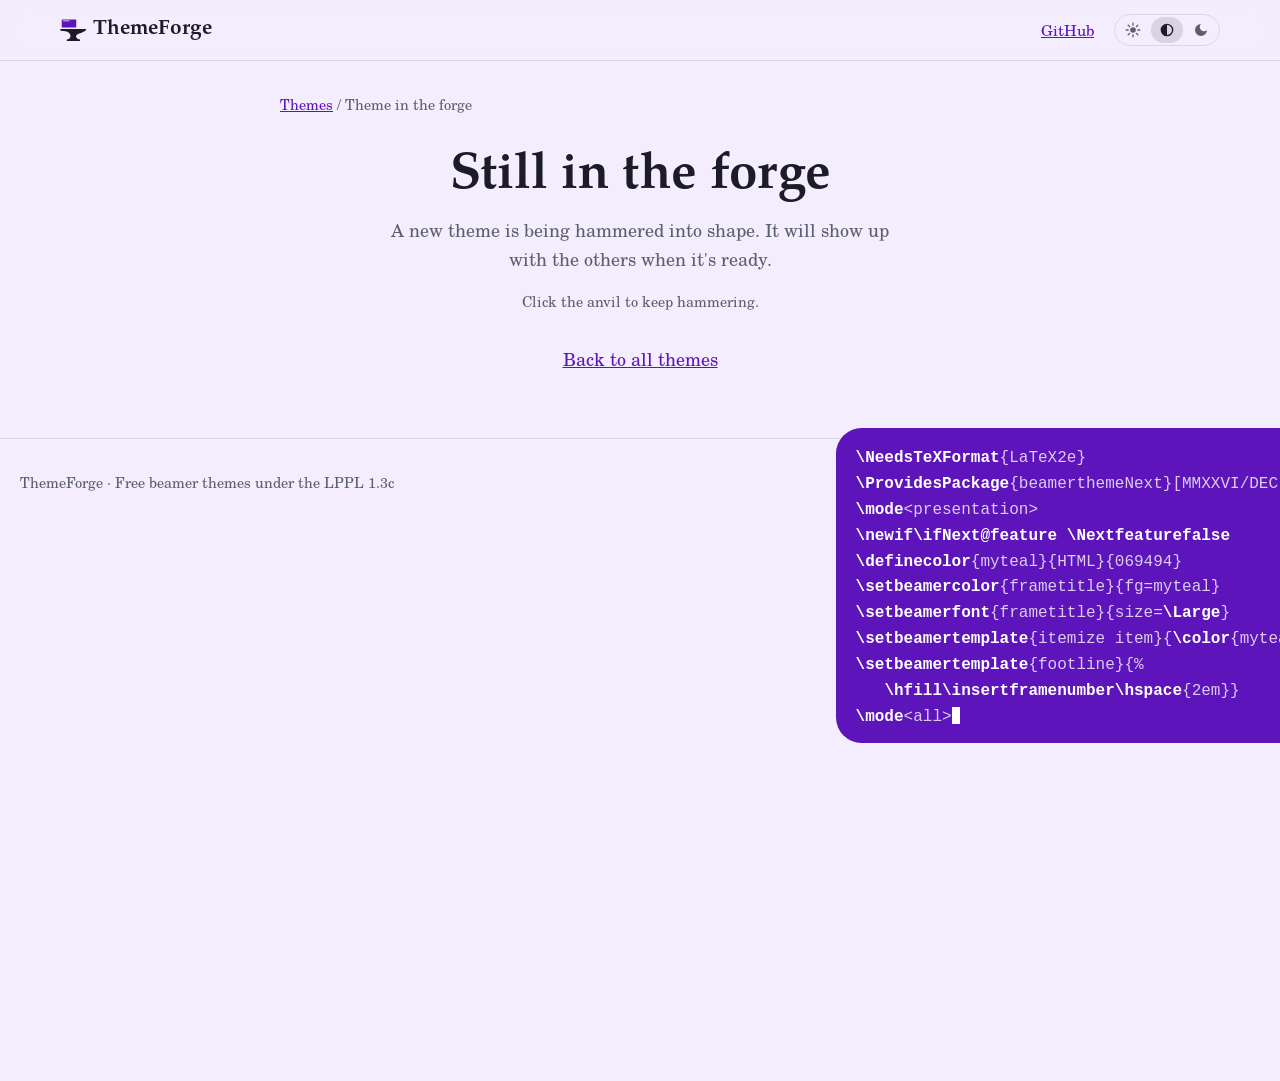
==== docs/forge/index.html @ 44dd15c6 "Fancy animation page from the In-the-Forge page." ====
<!DOCTYPE html>
<html lang="en">

<head>
<meta charset="utf-8">
<meta name="viewport" content="width=device-width, initial-scale=1, viewport-fit=cover">
<title>In the Forge &middot; ThemeForge</title>
<script src="../mode.js"></script>
<meta name="description" content="A new ThemeForge theme is still in the forge.">
<link rel="stylesheet" href="../style.css">
<link rel="stylesheet" href="forge.css">
<link rel="icon" href="../icons/favicon.svg" type="image/svg+xml">
<link rel="apple-touch-icon" href="../icons/apple-touch-icon.png">
<script src="forge.js" defer></script>
</head>


<body class="forge-page">

<header class="site-head">
    <div class="wrap">
        <a class="brand" href="../"><svg class="logo" viewBox="35.55 22.88 32.09 27.49" aria-hidden="true">
            <path class="logo-anvil" d="m 67.138019,34.792707 c 0,4.233333 -12.303125,5.38675 -12.303125,8.466666 0,3.079916 3.175,3.96875 3.175,3.96875 h 1.058333 c 0.293158,0 0.529167,0.236009 0.529167,0.529167 v 1.5875 c 0,0.293158 -0.236009,0.529167 -0.529167,0.529167 H 44.25156 c -0.293158,0 -0.529166,-0.236009 -0.529166,-0.529167 v -1.5875 c 0,-0.293158 0.236008,-0.529167 0.529166,-0.529167 h 1.058334 c 0,0 2.910416,-0.888834 2.910416,-3.96875 0,-2.545563 -2.116667,-6.35 -12.170833,-6.35 v -2.116666 z"/>
            <rect class="logo-slide" x="37.636982" y="23.382547" width="17.4625" height="9.8226576" rx="0.79375"/>
            <rect class="logo-title" x="38.959904" y="24.738539" width="7.9375" height="0.79375" rx="0.396875"/>
          </svg>ThemeForge</a>
        <nav aria-label="Main">
            <a  href="https://github.com/rose-ember-forge/ThemeForge"
                target="_blank"
                rel="nnoopener">GitHub</a>
            <div    class="mode-switch" role="group" aria-label="Colour mode">
                <button type="button" data-mode-btn="light" aria-pressed="false" aria-label="Light" title="Light"></button>
                <button type="button" data-mode-btn="auto" aria-pressed="false" aria-label="Auto: Follow the system theme" title="Auto"></button>
                <button type="button" data-mode-btn="dark" aria-pressed="false" aria-label="Dark" title="Dark"></button>
            </div>
        </nav>
    </div>
</header>

<main class="forge" data-name="Next">
    <div class="crumb"><a href="../">Themes</a> / Theme in the forge</div>

    <div class="stage-wrap">
        <button type="button" class="stage" id="stage" aria-label="Strike the anvil" aria-disabled="true">
            <span class="glow" id="glow"></span>
            <svg class="anvil" id="anvil" viewBox="31.5 14 40 38" aria-hidden="true">
                <path d="m 67.138019,34.792707 c 0,4.233333 -12.303125,5.38675 -12.303125,8.466666 0,3.079916 3.175,3.96875 3.175,3.96875 h 1.058333 c 0.293158,0 0.529167,0.236009 0.529167,0.529167 v 1.5875 c 0,0.293158 -0.236009,0.529167 -0.529167,0.529167 H 44.25156 c -0.293158,0 -0.529166,-0.236009 -0.529166,-0.529167 v -1.5875 c 0,-0.293158 0.236008,-0.529167 0.529166,-0.529167 h 1.058334 c 0,0 2.910416,-0.888834 2.910416,-3.96875 0,-2.545563 -2.116667,-6.35 -12.170833,-6.35 v -2.116666 z"/>
                <!-- Restart arrow: drawn onto the anvil's body once the log runs out -->
                <g class="again" id="again">
                    <path class="again-arc" id="again-arc" pathLength="1" d="M 52.45 37.955 A 1.9 1.9 0 1 1 50.55 37.955"/>
                    <path class="again-head" id="again-head" d="M 51.33 37.505 L 50.25 37.435 L 50.85 38.475 Z"/>
                </g>
            </svg>
            <span class="ring" id="ring"></span>
            <span class="slide" id="slide" aria-hidden="true">
                <span class="frame" id="frame">
                    <span class="ft">In the Forge</span>
                    <ul><li><span style="width: 78%"></span></li>
                        <li><span style="width: 58%"></span></li>
                        <li><span style="width: 68%"></span></li></ul>
                    <span class="fl">
                        <span class="bar"><i id="bar"></i></span>
                        <span class="pg">1</span>
                    </span>
                </span>
                <span class="src" id="src"></span>
                <span class="heat" id="heat"></span>
            </span>
            <span class="fx" id="fx" aria-hidden="true"></span>
        </button>
    </div>

    <h1 id="title">Still in the forge</h1>
    <p class="lede">A new theme is being hammered into shape. It will show up with the others when it's ready.</p>
    <p class="hint" id="hint" aria-live="polite"></p>
    <ol class="log" id="log" aria-live="polite"></ol>

    <a class="back" href="../">Back to all themes</a>
</main>

<footer class="site-foot">
    <div class="wrap">ThemeForge &middot; Free beamer themes under the LPPL 1.3c</div>
</footer>

</body>
</html>
---- docs/style.css ----
/* Fonts */
@font-face { font-family: "TeX Gyre Pagella"; font-weight: 400; font-style: normal; font-display: swap; src: url("fonts/texgyrepagella-regular-subset.woff2") format("woff2"); }
@font-face { font-family: "TeX Gyre Pagella"; font-weight: 400; font-style: italic; font-display: swap; src: url("fonts/texgyrepagella-italic-subset.woff2") format("woff2"); }
@font-face { font-family: "TeX Gyre Pagella"; font-weight: 700; font-style: normal; font-display: swap; src: url("fonts/texgyrepagella-bold-subset.woff2") format("woff2"); }
@font-face { font-family: "TeX Gyre Schola"; font-weight: 400; font-style: normal; font-display: swap; src: url("fonts/texgyreschola-regular-subset.woff2") format("woff2"); }
@font-face { font-family: "TeX Gyre Schola"; font-weight: 400; font-style: italic; font-display: swap; src: url("fonts/texgyreschola-italic-subset.woff2") format("woff2"); }
@font-face { font-family: "TeX Gyre Schola"; font-weight: 700; font-style: normal; font-display: swap; src: url("fonts/texgyreschola-bold-subset.woff2") format("woff2"); }


/* Colours */


:root {
	color-scheme: light dark;
	/*--bg:         light-dark(#F6F7F9, #131519) ;
    --surface:    light-dark(#FFFFFF, #1B1E24) ;
    --ink:        light-dark(#1C1F26, #E7E9ED) ;
    --muted:      light-dark(#586070, #A3AAB6) ;
    --line:       light-dark(#D9DDE3, #2E333C) ;
    --accent:     light-dark(#7F1734, #DF537B) ;
    --on-accent:  light-dark(#FFFFFF, #1B1E24) ;
    --code-bg:    light-dark(#ECEEF2, #22262D) ;
    --shadow:     light-dark(rgba(0, 0, 0, 0.1), rgba(0, 0, 0, 0.4);) */

	--edge: 		color-mix(in srgb, var(--ink) 30%, transparent); 

	/* Verdigris Palette */	
 	/* --bg:         light-dark(#F2F7F2, #111D15);
    --surface:    light-dark(#FFFFFF, #191F1E);
    --ink:        light-dark(#18201E, #E5EFE9);
    --muted:      light-dark(#55625E, #9EACA8);
    --line:       light-dark(#D3DBD8, #2A3432);
    --accent:     light-dark(#0b6150, #5eddc2);
    --on-accent:  light-dark(#FFFFFF, #0C1F1B);
    --code-bg:    light-dark(#E6ECEA, #1F2726);
    --shadow:     light-dark(rgba(0, 0, 0, 0.10), rgba(0, 0, 0, 0.4)); */

	/* Temper Palette */
	--bg:         light-dark(#F3EDFD, #261325);
    --surface:    light-dark(#FFFFFF, #1B1C25);
    --ink:        light-dark(#1B1C26, #E8E8EF);
    --muted:      light-dark(#5A5E70, #A5A8BA);
    --line:       light-dark(#D6D9E4, #2E3040);
    --accent:     light-dark(#5D15BB, #BAA8F5);
    --on-accent:  light-dark(#FFFFFF, #17132B);
    --code-bg:    light-dark(#E8EAF2, #222331);
    --shadow:     light-dark(rgba(0, 0, 0, 0.30), rgba(255, 255, 255, 0.2));

	/* Brass Palette */
	/* --bg:         light-dark(#F5F4F0, #161513);
    --surface:    light-dark(#FFFFFF, #1E1D1A);
    --ink:        light-dark(#1F1D19, #ECEAE4);
    --muted:      light-dark(#605B50, #ACA79B);
    --line:       light-dark(#DDD9CF, #33312B);
    --accent:     light-dark(#7A5A0A, #DDB95C);
    --on-accent:  light-dark(#FFFFFF, #1E1806);
    --code-bg:    light-dark(#ECE9E1, #25231F);
    --shadow:     light-dark(rgba(0, 0, 0, 0.10), rgba(0, 0, 0, 0.4)); */

	/* Fonts */
	--font-heading:     "TeX Gyre Pagella", "Palatino Linotype", Palatino, serif;
	--font-body:        "TeX Gyre Schola", "Century Schoolbook", Georgia, serif;
	--font-code:        "Fira Mono", ui-monospace, Consolas, monospace;
}

:root[data-mode="light"] { color-scheme: light; }
:root[data-mode="dark"] { color-scheme: dark; }


/* Fade to change looks */
:root { --fade: 800ms; }
@media (prefers-reduced-motion: no-preference) {
	:root.is-switching,
	:root.is-switching *,
	:root.is-switching *::before,
	:root.is-switching *::after {
		transition: background-color var(--fade) ease, 
					color var(--fade) ease,
		            border-color var(--fade) ease, 
					box-shadow var(--fade) ease,
					fill var(--fade) ease,
		            outline-color var(--fade) ease !important;
	}
}

body, .card, .panel, pre {
    transition: background-color 800ms ease, color 1300ms ease, border-color 800ms ease;
}
@media (prefers-reduced-motion: reduce) {
    * {transition: none !important;}
}


/* Base */
* { box-sizing: border-box; }
body {
	margin: 0;
	background: var(--bg);
	color: var(--ink);
	font-family: var(--font-body);
	font-size: 18px;
	line-height: 1.6;
}
main, .hero, footer {
	max-width: 1280px;
	margin: 0 auto;
	padding: 0 20px;
}
h1, h2, h3 { 
    font-family: var(--font-heading); 
    line-height: 1.2; 
}
a { color: var(--accent); }
:focus-visible { 
    outline: 3px solid var(--accent); 
    outline-offset: 3px; 
}


/* Header */
.hero { 
    padding-top: 64px; 
    padding-bottom: 48px; 
}
.hero h1 { 
    font-size: clamp(2.25rem, 10vw, 3rem);
    margin: 0 0 8px;
}
.hero p { 
    font-size: 1.25rem; 
    color: var(--muted); 
    margin: 0 0 24px; 
}
.button {
    display: inline-block;
    padding: 10px 18px;
    border: 1px solid var(--accent);
    border-radius: 6px;
    background: var(--accent);
    color: var(--on-accent);
    font: inherit;
    font-size: .95rem;
    text-decoration: none;
    cursor: pointer;
	/* transition: background-color 800ms ease, color 800ms ease; */
}

.button.quiet { 
    background: transparent; 
    color: var(--accent); 
}

/* Theme cards on the home page */
.cards {
	display: grid;
	grid-template-columns: 1fr;
	gap: 24px;
}
.card {
	position: relative;          /* the stretched link below fills this box */
	padding: 20px;
	border-radius: 10px;
	background: var(--surface);
	box-shadow: 0 2px 10px var(--shadow);
}
.card:hover { 
	box-shadow: 0 4px 18px var(--shadow); 
	/* transform: translateY(-2px); */
}
.card h3 { margin: 0 0 4px; }
.card h3 a { 
    color: inherit; 
    text-decoration: none; 
}
.card h3 a::after {            /* the stretched link: covers the whole card */
	content: "";
	position: absolute;
	inset: 0;
	border-radius: inherit;
}
.card:focus-within { 
	outline: 3px solid var(--accent); 
	outline-offset: 2px; 
}
.card h3 a:focus-visible { outline: none; }   /* the card shows the outline instead */
.card p { 
	margin: 0 0 14px; 
	color: var(--muted); 
}
.thumbs {
	display: grid;
	grid-template-columns: repeat(3, 1fr);
	gap: 8px;
	margin-bottom: 16px;
}
.thumbs img {
	display: block;
	width: 100%;
	height: auto;
	border-radius: 4px;
	outline: 1px solid var(--line);   /* keeps white slides visible on a white card */
}
.card .button {
	position: relative;          /* lifts the button above the stretched link */
	z-index: 1;
}

/* A card for a theme still in the forge */
.card.is-forging .thumbs { grid-template-columns: 1.5fr 1.5fr; }
.card.is-forging:hover { box-shadow: 0 2px 10px var(--shadow); }
.button.forge-btn {
	background: transparent;
	color: var(--muted);
	cursor: default;
	user-select: none;
}

/* Theme pages */
/* Sticky header: brand on the left, links and the mode button on the right.
   --head-h is its height. Everything else that sticks to the top
   (the floating look switcher) sits below it, using the same number. */
:root { --head-h: 60px; }
html { scroll-padding-top: calc(var(--head-h) + 12px); }   /* #links don't land under the header */

.site-head {
	position: sticky;
	top: 0;
	z-index: 20;                          /* above the look switcher (10) */
	border-bottom: 1px solid var(--line);
	background: color-mix(in srgb, var(--bg) 85%, transparent);
	backdrop-filter: blur(12px);
	-webkit-backdrop-filter: blur(12px);
}
@supports not ((backdrop-filter: blur(1px)) or (-webkit-backdrop-filter: blur(1px))) {
	.site-head { background: var(--bg); }
}
.site-head .wrap {
	max-width: 1200px;
	min-height: var(--head-h);
	margin: 0 auto;
	padding: 0 20px;
	display: flex;
	align-items: center;
	justify-content: space-between;
	gap: 16px;
}
.brand {
	font-family: var(--font-heading);
	font-weight: 700;
	font-size: 1.3rem;
	color: var(--ink);
	text-decoration: none;
}
.site-head nav {
	display: flex;
	gap: 20px;
	font-size: .95rem;
	align-items: center;
}

@media (max-width: 480px) {
	.brand { font-size: 1.15rem; }
	.site-head nav { gap: 14px; }
}

main .wrap { padding-top: 40px; }
main .wrap > * { min-width: 0; }   /* long code scrolls inside its box instead of widening the page */
.intro {
	display: grid;
	gap: 14px;
	max-width: 60rem;
}
.intro h1 { font-size: clamp(2.4rem, 6vw, 3.6rem); margin: 0; }
.intro p { margin: 0; }
.crumb {
	font-size: .9rem;
	color: var(--muted);
}
.actions {
	display: flex;
	gap: 12px;
	flex-wrap: wrap;
	margin-top: 6px;
}
.site-foot { border-top: 1px solid var(--line); }

.back { 
	display: inline-block; 
	margin-bottom: 16px; 
}
section { margin-bottom: 48px; }
.variants {
	display: grid;
	grid-template-columns: repeat(auto-fit, minmax(280px, 1fr));
	gap: 20px;
}
figure { margin: 0; }
figcaption { 
	margin-top: 6px; 
	color: var(--muted); 
	font-size: .9rem; 
}
table { 
	border-collapse: collapse; 
	width: 100%; 
}
th, td { 
	text-align: left; 
	padding: 8px 12px; 
	border-bottom: 1px solid var(--line); 
}

/* Background for the screenshots and live slide*/
.gallery, .live-figure {
	background: color-mix(in srgb, var(--ink) 12%, var(--bg));
	padding: 24px;
	border-radius: 12px;
}

/* Code */
pre {
	background: var(--code-bg);
	padding: 14px 16px;
	border-radius: 6px;
	overflow-x: auto;
	margin: 0;
}
code { 
	font-family: var(--font-code); 
	font-size: .9em; 
}

/* Click to enlarge (zoom.js) */
.zoom { 
	display: block; 
	cursor: zoom-in; 
}
.zoom img {
	display: block;
	width: 100%;
	height: auto;
	border-radius: 6px;
	box-shadow: 0 2px 10px var(--shadow);
}
.zoom-view {
	padding: 0;
	border: none;
	background: transparent;
	max-width: 95vw;
	max-height: 95vh;
	overflow: visible;
	cursor: zoom-out;
}
.zoom-view::backdrop { background: rgba(0, 0, 0, .8); }
.zoom-view img {
	display: block;
	max-width: 95vw;
	max-height: 90vh;
	width: auto;
	height: auto;
	border-radius: 6px;
}
.zoom-view button {
	position: absolute;
	top: 8px;
	right: 8px;
	width: 36px;
	height: 36px;
	border: none;
	border-radius: 50%;
	background: var(--surface);
	color: var(--ink);
	font-size: 22px;
	line-height: 1;
	cursor: pointer;
	box-shadow: 0 1px 6px rgba(0, 0, 0, .3);
}

/* Look switcher  */
.look { 
	display: grid; 
	gap: 8px; 
}
.look .label { 
	font-size: .9rem; 
	color: var(--muted); 
}

.look-label {
	margin: 0 0 8px;
	font-size: 0.9rem;
	color: var(--muted);
}
/* The look bar holds two pills: "ThemeForge default" on its own, and the
   variants together. Side by side on wide screens, stacked on phones.
   The whole bar is sticky, but only the variants float: the default fades
   out and the variants slide to the middle.
   Rule: nothing inside the bar may change size when it floats. If the bar
   gets shorter, the browser shifts the page to make up for it, which
   un-floats the bar, which makes it taller again... and the page judders.
   So the default is hidden with opacity/visibility (it keeps its space),
   never with display: none. */
.look-bar {
	position: sticky;
	display: flex;
	flex-wrap: wrap;
	gap: 8px;
	/* --variants-y is how far the variants sit below the top of the bar
	   (0 when side by side, one row when stacked). theme-page.js measures it.
	   Subtracting it makes the variants, not the hidden default, line up
	   under the header. */
	top: calc(var(--head-h) + 12px - var(--variants-y, 0px));
	z-index: 10;
	margin-bottom: 48px;
	container-type: inline-size;
	pointer-events: none;
}
.look-bar .seg { pointer-events: auto; }

.look-bar .look-default {
	transition: opacity 300ms ease, visibility 300ms;
}
.look-bar.is-floating .look-default {
	opacity: 0;
	visibility: hidden;                   /* also takes it out of Tab order */
}

.look-bar .look-variants {
	transition: translate 500ms ease,
				background-color 500ms ease,
				box-shadow 500ms ease,
				border-color 500ms ease;
}
/* --variants-x is how far the variants sit from the left of the bar
   (the default's width + gap when side by side, 0 when stacked). */
.look-bar.is-floating .look-variants {
	translate: calc(50cqw - 50% - var(--variants-x, 0px)) 0;
	background: color-mix(in srgb, var(--surface) 90%, transparent);
	backdrop-filter: blur(12px) saturate(1.3);
	-webkit-backdrop-filter: blur(12px) saturate(1.3);
	border-color: color-mix(in srgb, var(--ink) 16%, transparent);
	box-shadow: 0 1px 2px var(--shadow), 0 8px 24px var(--shadow);
}

/* Phones: stack them, the default as wide as the variants. */
@media (max-width: 520px) {
	.look-bar {
		display: grid;
		grid-template-columns: max-content;
		justify-content: center;
	}
	.look-bar .look-default { justify-self: stretch; }
	.look-default button { width: 100%; }
}

@supports not ((backdrop-filter:blur(1px)) or (-webkit-backdrop-filter: blur(1px))) {
	.look-bar.is-floating .look-variants {
		background: color-mix(in srgb, var(--surface) 96%, transparent);
	}
}

@media (prefers-reduced-motion: reduce) {
	.look-bar .look-default, .look-bar .look-variants { transition: none; }
}

.seg { 
	display: inline-flex; 
	flex-wrap: wrap; 
	border: 1px solid var(--line); 
	border-radius: 8px; 
	overflow: hidden; 
	background: var(--surface); 
	justify-self: start; 
}
.seg button { 
	border: 0; 
	background: transparent; 
	color: var(--ink); 
	font: inherit; 
	font-size: .95rem; 
	padding: 8px 16px; 
	cursor: pointer; 
}
.seg button + button { border-left: 1px solid var(--line); }
.seg button[aria-pressed="true"] { 
	background: var(--accent); 
	color: var(--on-accent); 
}

/* Screenshots: three rows of two */
.shots, .try {
	display: grid;
	gap: 16px;
}
.shots h2, .try h2 { margin: 0; }
.gallery {
	display: grid;
	grid-template-columns: 1fr 1fr;
	gap: 24px;
}
.gallery figure {
	display: grid;
	gap: 6px;
	min-width: 0;
}
.gallery figcaption, .live-figure figcaption, .note {
	margin: 0;
	font-size: .95rem;
	color: var(--muted);
	text-align: center;
}
.gallery .zoom img {
	aspect-ratio: 16 / 9;
	outline: 1px solid var(--line);   /* keeps dark slides visible on a dark page */
}

/* Live slide: full width of the page */
.live-figure {
	display: grid;
	gap: 8px;
	container-type: inline-size;
	container-name: live-figure;
}


/* Customise panel */
.panel { 
	background: var(--surface); 
	border: 1px solid var(--line); 
	border-radius: 12px; 
}
.panel > summary { 
	cursor: pointer; 
	padding: 14px 18px; 
	font-weight: 700; 
	font-family: var(--font-heading); 
}
.panel .inner { 
	padding: 0 28px 18px; 
	display: grid; 
	gap: 14px; 
}
.panel[open] > summary { background: linear-gradient(var(--line), var(--line)) center bottom / 95% 1px no-repeat; }
.panel[open] .inner { padding-top: 18px; }
.swatches { 
	display: flex; 
	gap: 10px; 
	flex-wrap: wrap; 
	align-items: center; 
}
.swatch { 
	width: 34px; 
	height: 34px; 
	border-radius: 50%; 
	border: 2px solid var(--surface); 
	box-shadow: 0 0 0 1px var(--line); 
	cursor: pointer; 
	padding: 0; 
}
.swatch[aria-pressed="true"] { box-shadow: 0 0 0 2px var(--ink); }
.picker { 
	display: flex; 
	gap: 10px; 
	align-items: center; 
	flex-wrap: wrap; 
	font-size: 0.95rem; 
}
.picker input[type="color"] { 
	width: 44px; 
	height: 34px; 
	border: 1px solid var(--line); 
	border-radius: 6px; 
	background: var(--surface); 
	padding: 2px; 
}
.contrast { 
	font-size: 0.9rem; 
	margin: 0; 
	color: var(--muted); 
}
.contrast.warn { color: var(--ink); }
.contrast.warn::before { content: "⚠ "; }

@media (min-width: 720px) {
	.panel .inner {
		grid-template-columns: minmax(0, 1fr) minmax(0, 20rem);
		grid-template-rows: auto auto auto 1fr;   /* the empty 4th row soaks up the key's extra height */
		align-items: start;
	}
	.panel .inner > * { grid-column: 1; }
	.panel .inner > .grades { grid-column: 2; grid-row: 1 / -1; }
}
.grades {
	padding: 12px 14px;
	border-radius: 8px;
	background: color-mix(in srgb, var(--ink) 5%, var(--surface));
	font-size: .85rem;
	line-height: 1.45;
	color: var(--muted);
}
.grades h3 { margin: 0 0 6px; font-size: .95rem; color: var(--ink); }
.grades p { margin: 0 0 8px; }
.grades dl { margin: 0; display: grid; grid-template-columns: auto 1fr; gap: 4px 10px; }
.grades dt { font-weight: 700; color: var(--ink); }
.grades dd { margin: 0; }

/* Snippet + copy button */
.snippet { 
	display: grid; 
	gap: 8px; 
	grid-template-columns: minmax(0, 1fr); 
}
.snippet .row { 
	display: flex; 
	gap: 10px; 
	align-items: stretch; 
}
.snippet pre { 
	flex: 1; 
	min-width: 0; 
}
.copied { 
	font-size: 0.85rem; 
	color: var(--muted); 
	min-height: 1.4em; 
}

.live-stage {
	container-type: inline-size;
	display: grid;
	grid-template-columns: minmax(0, 1fr) auto;
	gap: 16px;
	width: 100%;
	/* Keep the slide no taller than about 55% of the screen, so the heading,
	   slide, squares and the Customise button fit on one screen.
	   55vh x 16/9 is the slide's width at that height; 140px is the squares' column. */
	max-width: calc(55vh * 16 / 9 + 16px + 140px);
	max-width: calc(55svh * 16 / 9 + 16px + 140px);   /* svh ignores the phone's sliding address bar */
	margin-inline: auto;
}
.live-slot { 
	container-type: inline-size; /* the slide's 100cqw = this box */
}   

.pairs {
	--t: min(9cqw, 104px);           /* square side: 9% of the stage, at most 104px */
	list-style: none;
	margin: 0;
	padding: 0;
	display: flex;
	flex-direction: column;
	justify-content: space-between;  /* spread the four squares over the slide's height */
	gap: 8px;
}
.pair {
	display: grid;
	justify-items: center;
	gap: 4px;
}
.pair-chip {
	width: var(--t);
	aspect-ratio: 1;
	display: grid;
	place-content: center;
	text-align: center;
	border-radius: 10px;
	box-shadow: 0 0 0 1px var(--edge);
	font-family: inherit;
}
.pair-chip b {
	font-size: calc(var(--t) * .36);
	line-height: 1;
}
.pair-ratio {
	font-size: max(10px, calc(var(--t) * .12));
	margin-top: 4px;
	font-variant-numeric: tabular-nums;
}
.pair-name {
	font-size: .75rem;
	line-height: 1.2;
	color: var(--muted);
	white-space: nowrap;
}

/* Narrow tray: the squares move under the slide, in one row */
@container live-figure (max-width: 760px) {
	.live-stage { grid-template-columns: minmax(0, 1fr); }
	.pairs {
		--t: min(17cqw, 88px);
		flex-direction: row;
		justify-content: space-around;
	}
	.pair-name { white-space: normal; text-align: center; max-width: calc(var(--t) + 16px); }
}


/* Footer */
footer { 
	padding-top: 32px; 
	padding-bottom: 48px; 
	color: var(--muted); 
	font-size: .9rem; 
}

@media (max-width: 760px) {
	.gallery { grid-template-columns: 1fr; }
	.snippet .row { flex-direction: column; }
}

/* ---- Mode switch: sun, half and half, moon --------------------------- */
/* Three icon buttons in a pill. The icons are files in docs/icons/, used as
   masks: the file gives the shape, background-color gives the colour, so
   the icons follow every look. Swap the files to change the drawings. */
.mode-switch {
	display: inline-flex;
	gap: 2px;
	padding: 2px;
	border: 1px solid var(--line);
	border-radius: 999px;
}
.mode-switch button {
	width: 32px;
	height: 26px;
	padding: 0;
	border: 0;
	border-radius: 999px;
	background: transparent;
	color: var(--muted);
	cursor: pointer;
	display: grid;
	place-items: center;
}
.mode-switch button::before {
	content: "";
	width: 16px;
	height: 16px;
	background-color: currentColor;
	-webkit-mask: center / contain no-repeat;
	mask: center / contain no-repeat;
}
.mode-switch [data-mode-btn="light"]::before { -webkit-mask-image: url("icons/mode-light.svg"); mask-image: url("icons/mode-light.svg"); }
.mode-switch [data-mode-btn="auto"]::before  { -webkit-mask-image: url("icons/mode-auto.svg");  mask-image: url("icons/mode-auto.svg"); }
.mode-switch [data-mode-btn="dark"]::before  { -webkit-mask-image: url("icons/mode-dark.svg");  mask-image: url("icons/mode-dark.svg"); }
.mode-switch button:hover { color: var(--ink); }
.mode-switch button[aria-pressed="true"] {
	background: color-mix(in srgb, var(--ink) 12%, transparent);
	color: var(--ink);
}
.mode-switch button:focus-visible { outline: 2px solid var(--accent); outline-offset: 1px; }
/* A theme look sets its own colours, so the switch would do nothing there */
:root[data-look] .mode-switch { display: none; }

/* ---- Home page: description line with the switch at its right end ---- */
.hero-line {
	display: flex;
	align-items: center;
	justify-content: space-between;
	gap: 12px 24px;
	flex-wrap: wrap;
	margin-bottom: 24px;
}
.hero .hero-line p { margin: 0; }

/* ---- Home page: the header slides in after the description ------------ */
/* fixed instead of sticky, so it takes no room at the top while hidden */
.site-head.reveal {
	position: fixed;
	left: 0;
	right: 0;
	background: transparent;
	border-bottom-color: transparent;
	backdrop-filter: none;
	-webkit-backdrop-filter: none;
	pointer-events: none;                 /* see-through header: clicks go to the page */
	transition: background-color 200ms ease, border-color 200ms ease;
}
.site-head.reveal .brand { visibility: hidden; }
.site-head.reveal.is-shown {
	background: color-mix(in srgb, var(--bg) 85%, transparent);
	border-bottom-color: var(--line);
	backdrop-filter: blur(12px);
	-webkit-backdrop-filter: blur(12px);
	pointer-events: auto;
}
.site-head.reveal.is-shown .brand { visibility: visible; }
.site-head.reveal nav {
	opacity: 0;
	visibility: hidden;                   /* hidden links can't be reached with Tab */
	transition: opacity 200ms ease, visibility 0s linear 200ms;
}
.site-head.reveal.has-nav nav {
	opacity: 1;
	visibility: visible;
	transition: opacity 200ms ease, visibility 0s;
}
.hero h1 { transform-origin: 0 0; }   

/* ---- Logo before "ThemeForge" (header brand and home title) ---------- */
.logo-anvil { fill: var(--ink); }
.logo-slide { fill: var(--accent); }
.logo-title { fill: var(--on-accent); }
.brand, .hero h1 {
	display: flex;
	align-items: center;
	gap: .3em;              /* in em, so the gap grows and shrinks with the text */
}
.brand .logo, .hero h1 .logo {
	height: 1.1em;          /* a little taller than the capitals */
	width: auto;
	flex: none;             /* never squashed on a narrow screen */
}
---- docs/forge/forge.css ----
/* 

Style sheet for the In-The-Forge page.

*/

:root { --hot: light-dark(#8E72E6, #FFFFFF); }

body.forge-page {overflow-x: clip; }

.forge {
    max-width: 760px;
    padding-block: 32px 64px;
    display: grid;
    justify-items: center;
    gap: 12px;
    text-align: center;
}

.forge .crumb { justify-self: start; }

.stage {
    --u: calc(100cqw / 40);
    position: relative;
    display: block;
    width: 100%;
    aspect-ratio: 40 / 38;
    padding: 0;
    border: 0;
    background: none;
    color: inherit;
    cursor: pointer;
    -webkit-tap-highlight-color: transparent;
}
.stage:focus-visible {
    outline: 3px solid var(--accent);
    outline-offset: 6px;
    border-radius: 12px;
}

.stage[aria-disabled="true"] { cursor: default; }

.rig { 
    position: absolute; 
    inset: 0;
}

.anvil {
    position: absolute; 
    inset: 0; 
    width: 100%;
    height: 100%;
    overflow: visible;
}

.anvil > path { fill: var(--ink); }
.again { opacity: 0; }
.again-arc {
    fill: none;
    stroke: var(--bg);
    stroke-width: 0.5;
    stroke-linecap: round;
    stroke-dasharray: 1;
    stroke-dashoffset: 1;
}
.again-head {
    fill: var(--bg);
    stroke: var(--bg);
    stroke-width: 0.2;
    stroke-linejoin: round;
}
.stage.can-restart .again { opacity: 1; }
.stage.can-restart .again-arc { stroke-dashoffset: 0; }

.slide {
    position: absolute;
    left:       calc(6.137 * var(--u));
    top:        calc(9.383 * var(--u));
    width:      calc(17.4625 * var(--u));
    height:     calc(9.8227 * var(--u));
    transform-origin: 50% 100%;
}

.glow, .ring, .fx {
    position: absolute;
    pointer-events: none;
}
.glow {
    left:       calc(14.868 * var(--u));
    top:        calc(20.793 * var(--u));
    width:      calc(30 * var(--u));
    height:     calc(18 * var(--u));
    translate:  -50% -50%;
    background: radial-gradient(
        closest-side,
        color-mix(in srgb, var(--accent) 45%, transparent), transparent
    );
    opacity: 0;
}

.ring {
    left:       calc(14.868 * var(--u));
    width:      calc(30 * var(--u));
    top:        calc(20.793 * var(--u));
    height:     calc(3 * var(--u));
    translate:  -50% -50%;
    border:     calc(0.14 * var(--u)) solid var(--accent);
    border-radius: 50%;
    opacity: 0;
}

.fx {
    inset: 0;
    overflow: visible;
}

.src {
    position: absolute;
    inset: 0;
    padding: calc(0.55 * var(--u)) calc(0.6 * var(--u));
    border-radius: calc(0.8 * var(--u));
    background: var(--accent);
    color: var(--on-accent);
    font-family: var(--font-code);
    font-size: calc(0.5 * var(--u));
    line-height: 1.62;
    text-align: left;
    white-space: pre;
    overflow: hidden;
}
.src .ln { display: block; min-height: 1.62em; }
.src .cmd { font-weight: 700; }
.src .arg { opacity: 0.78; }
.src .cur {
    display: inline-block; 
    width: 0.55em;
    height: 1.1em;
    vertical-align: -0.2em;
    background: currentColor;
    animation: blink 1s steps(1) infinite;
}

@keyframes blink { 50% { opacity: 0; } }

.frame {
    position: absolute;
    inset: 0;
    border-radius: calc(0.8 * var(--u));
    background: var(--surface);
    box-shadow: 0 0 0 calc(0.08 * var(--u)) var(--edge, color-mix(in srgb, var(--ink) 30%, transparent));
    display: grid;
    grid-template-rows: auto 1fr auto;
    padding: calc(0.9 * var(--u)) calc(1.1 * var(--u)) calc(0.7 * var(--u));
    text-align: left;
    opacity: 0;
}
.frame .ft {
    font-family: var(--font-heading);
    font-weight: 700;
    font-size: calc(1.15 * var(--u));
    line-height: 1.1;
    color: var(--accent);
    padding-bottom: calc(0.45 * var(--u));
    border-bottom: calc(0.07 * var(--u)) solid var(--line);
}
.frame ul {
    list-style: none;
    margin: 0;
    padding: calc(0.7 * var(--u)) 0 0;
    display: grid;
    gap: calc(0.55 * var(--u));
    align-content: start;
}
.frame li {
    display: flex; 
    align-items: center;
    gap: calc(0.4 * var(--u));

}
.frame li::before{
    content: "";
    width: calc(0.32 * var(--u));
    aspect-ratio: 1;
    border-radius: 50%;
    background: var(--accent);
    flex: none;
}
.frame li span {
    height: calc(0.32 * var(--u));
    border-radius: 99px; 
    background: color-mix(in srgb, var(--ink) 18%, transparent);
}
.frame .fl {
	display: flex;
	align-items: center;
	gap: calc(.5 * var(--u)); }
.frame .bar {
	flex: 1;
	height: calc(.28 * var(--u));
	border-radius: 99px;
	background: var(--line);
	overflow: hidden; }
.frame .bar i {
	display: block;
	height: 100%;
	width: var(--p, 33%);
	background: var(--accent);
	transition: width 600ms cubic-bezier(.2, .8, .3, 1); }
.frame .pg {
	font-family: var(--font-code);
	font-size: calc(.42 * var(--u));
	color: var(--muted); }
.heat {                                       
	position: absolute;
	inset: 0;
	border-radius: calc(.8 * var(--u));
	background: var(--hot);
	opacity: 0;
	pointer-events: none;
}

.spark, .frag {
	position: absolute;
	left: 0;
	top: 0;
	will-change: transform, opacity;
}
.spark.dot {
	width: calc(.5 * var(--u));
	aspect-ratio: 1;
	border-radius: 50%;
	margin: calc(-.25 * var(--u)) 0 0 calc(-.25 * var(--u));
}
.spark.glyph {
	font-family: var(--font-code);
	font-weight: 700;
	font-size: calc(1.15 * var(--u));
	line-height: 1;
	translate: -50% -50%;
}
.frag {
	font-family: var(--font-code);
	font-size: calc(.5 * var(--u));
	color: var(--accent);
	white-space: pre;
}
.ember {
	position: absolute;
	left: 0;
	top: 0;
	width: calc(.26 * var(--u));
	aspect-ratio: 1;
	border-radius: 50%;
	background: var(--accent);
}

h1 {
	font-family: var(--font-heading);
	font-size: clamp(2.1rem, 7vw, 3.2rem);
	line-height: 1.1;
	margin: 8px 0 0;
	text-wrap: balance;
}
h1 .wd {
	display: inline-block;
	white-space: nowrap;
}
h1 .ch { display: inline-block;
}

.lede {
	margin: 0;
	color: var(--muted);
	max-width: 32rem;
}
.hint {
	margin: 4px 0 0;
	font-size: .9rem;
	color: var(--muted);
	min-height: 1.6em;
	transition: opacity 400ms;
}

.log {
	width: min(100%, 560px);
	margin: 8px 0 0;
	padding: 0;
	list-style: none;
	text-align: left;
	font-family: var(--font-code);
	font-size: .8rem;
	line-height: 1.5;
	color: var(--muted);
	display: grid;
	gap: 2px;
}
.log:empty { display: none; }
.log li {
	padding: 4px 10px;
	border-left: 2px solid var(--line);
	overflow-wrap: anywhere;
	animation: logIn 300ms ease-out;
}
.log li.done {
	border-left-color: var(--accent);
	color: var(--ink);
}

@keyframes logIn { from { opacity: 0; translate: 0 6px; } }
.forge .back { margin: 20px 0 0; }

@media (prefers-reduced-motion: reduce) {
	.src .cur { animation: none; }
	.log li { animation: none; }
	.frame .bar i { transition: none; }
}
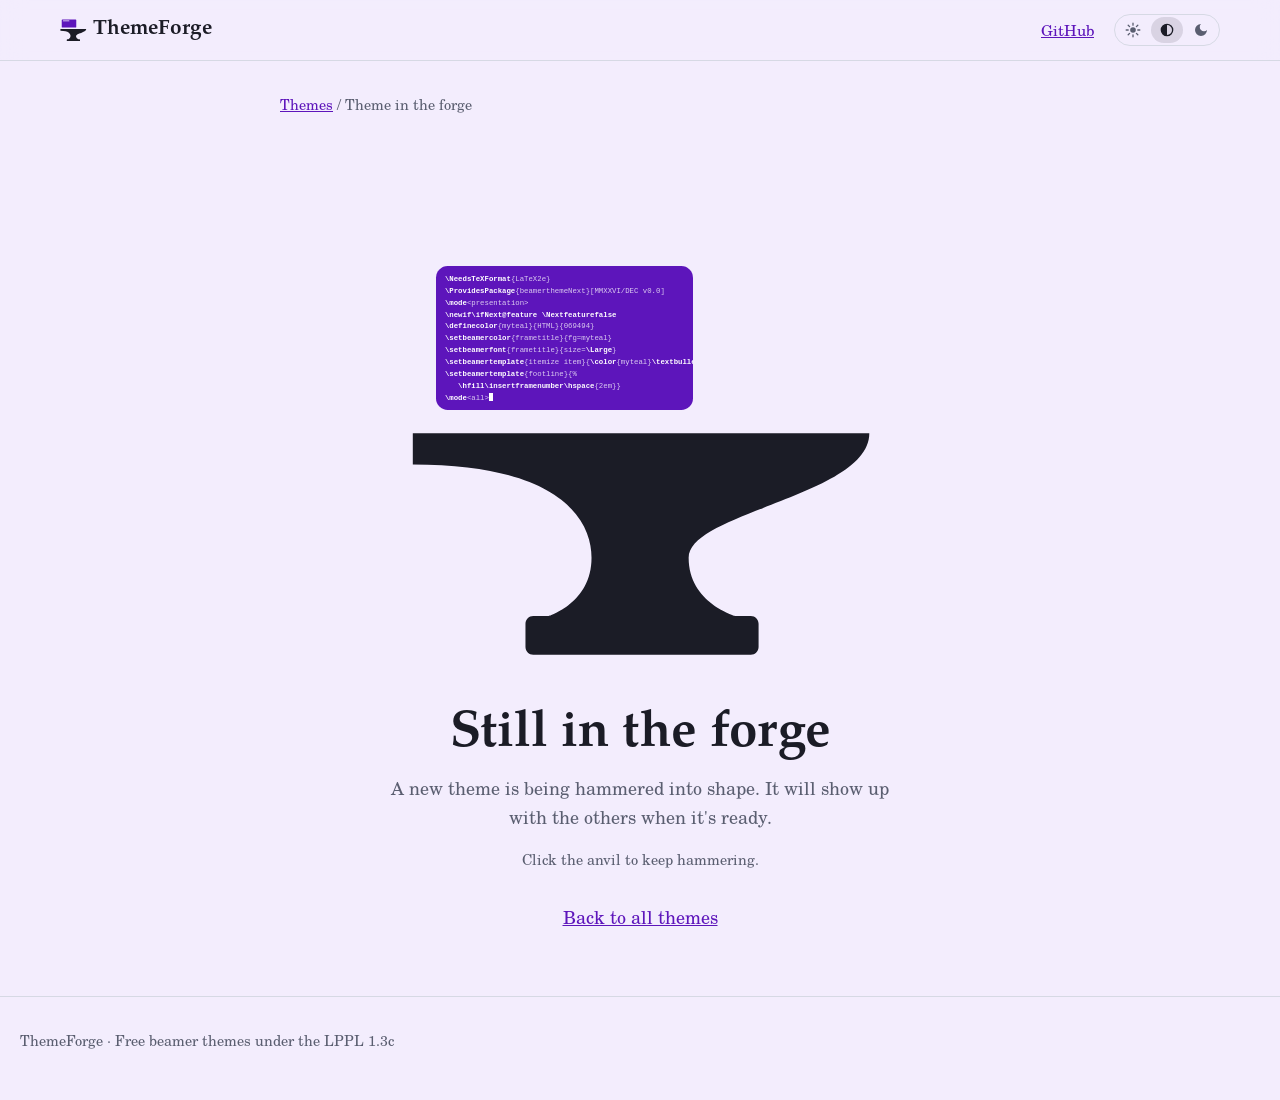
==== commit 86df95c6: "Added a fancy animation page where users go if they click the In-the-Forge card." ====
--- a/docs/forge/index.html
+++ b/docs/forge/index.html
@@ -27,7 +27,7 @@
         <nav aria-label="Main">
             <a  href="https://github.com/rose-ember-forge/ThemeForge"
                 target="_blank"
-                rel="nnoopener">GitHub</a>
+                rel="noopener">GitHub</a>
             <div    class="mode-switch" role="group" aria-label="Colour mode">
                 <button type="button" data-mode-btn="light" aria-pressed="false" aria-label="Light" title="Light"></button>
                 <button type="button" data-mode-btn="auto" aria-pressed="false" aria-label="Auto: Follow the system theme" title="Auto"></button>
@@ -42,6 +42,7 @@
 
     <div class="stage-wrap">
         <button type="button" class="stage" id="stage" aria-label="Strike the anvil" aria-disabled="true">
+        <span class="rig" id="rig">
             <span class="glow" id="glow"></span>
             <svg class="anvil" id="anvil" viewBox="31.5 14 40 38" aria-hidden="true">
                 <path d="m 67.138019,34.792707 c 0,4.233333 -12.303125,5.38675 -12.303125,8.466666 0,3.079916 3.175,3.96875 3.175,3.96875 h 1.058333 c 0.293158,0 0.529167,0.236009 0.529167,0.529167 v 1.5875 c 0,0.293158 -0.236009,0.529167 -0.529167,0.529167 H 44.25156 c -0.293158,0 -0.529166,-0.236009 -0.529166,-0.529167 v -1.5875 c 0,-0.293158 0.236008,-0.529167 0.529166,-0.529167 h 1.058334 c 0,0 2.910416,-0.888834 2.910416,-3.96875 0,-2.545563 -2.116667,-6.35 -12.170833,-6.35 v -2.116666 z"/>
@@ -67,6 +68,7 @@
                 <span class="heat" id="heat"></span>
             </span>
             <span class="fx" id="fx" aria-hidden="true"></span>
+        </span>
         </button>
     </div>
 
--- a/docs/forge/forge.css
+++ b/docs/forge/forge.css
@@ -36,6 +36,11 @@
     outline: 3px solid var(--accent);
     outline-offset: 6px;
     border-radius: 12px;
+}
+
+.stage-wrap {
+    width: min(100%, 640px, calc(62svh * 40 / 38));
+    container-type: inline-size;
 }
 
 .stage[aria-disabled="true"] { cursor: default; }
